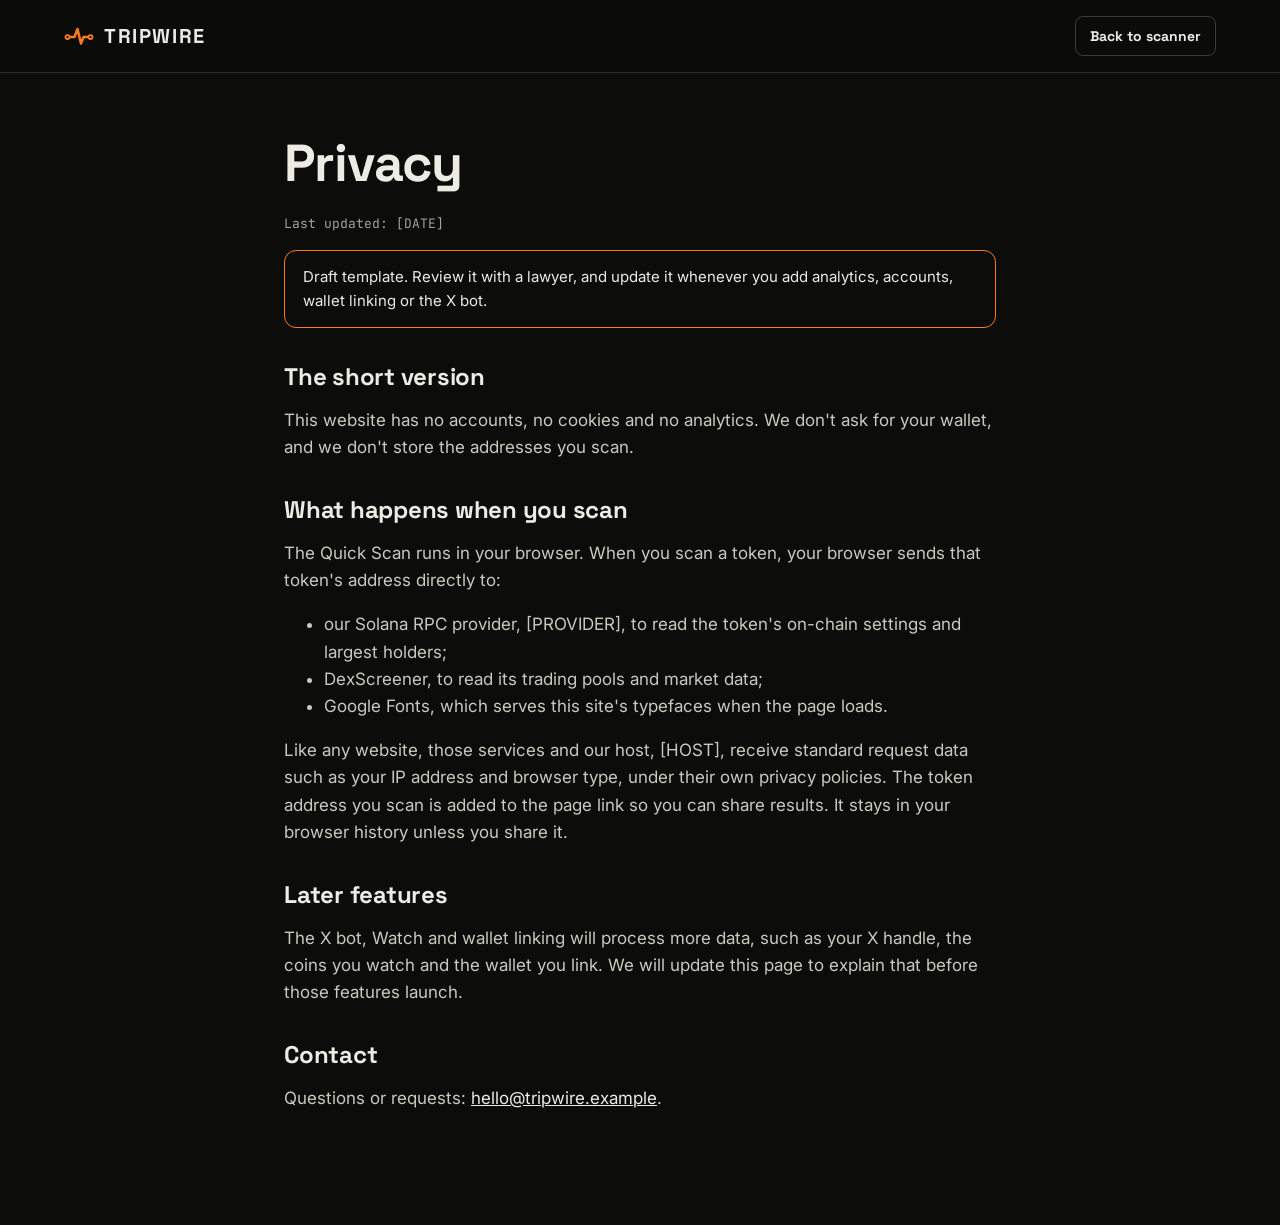
==== privacy.html @ 56e02b9a "Initial commit: tripwire-site Co-Authored-By: Claude Opus 5.5 <noreply@anthropic.com> Claude-Session" ====
<!doctype html>
<html lang="en">
<head>
<meta charset="utf-8">
<meta name="viewport" content="width=device-width, initial-scale=1">
<title>Privacy — Tripwire</title>
<meta name="robots" content="noindex">
<link rel="icon" href="/favicon.svg" type="image/svg+xml">
<link rel="stylesheet" href="https://fonts.googleapis.com/css2?family=Inter:wght@400;500;600&family=JetBrains+Mono:wght@400;600&family=Space+Grotesk:wght@500;700&display=swap">
<link rel="stylesheet" href="/styles.css">
</head>
<body>
<header class="site-header"><div class="wrap nav"><a class="brand" href="/"><svg width="30" height="30" viewBox="0 0 120 120" fill="none" aria-hidden="true"><path d="M16 64 H42 L54 32 L68 90 L78 64 H104" stroke="#FF7A1A" stroke-width="10" stroke-linecap="round" stroke-linejoin="round"/><circle cx="14" cy="64" r="8" fill="#0C0D0A" stroke="#FF7A1A" stroke-width="7"/><circle cx="106" cy="64" r="8" fill="#0C0D0A" stroke="#FF7A1A" stroke-width="7"/></svg><span>TRIPWIRE</span></a><a class="btn btn-ghost btn-sm" href="/">Back to scanner</a></div></header>
<main class="legal">
<h1>Privacy</h1>
<p class="updated">Last updated: [DATE]</p>
<p class="draft">Draft template. Review it with a lawyer, and update it whenever you add analytics, accounts, wallet linking or the X bot.</p>

<h2>The short version</h2>
<p>This website has no accounts, no cookies and no analytics. We don't ask for your wallet, and we don't store the addresses you scan.</p>

<h2>What happens when you scan</h2>
<p>The Quick Scan runs in your browser. When you scan a token, your browser sends that token's address directly to:</p>
<ul>
<li>our Solana RPC provider, [PROVIDER], to read the token's on-chain settings and largest holders;</li>
<li>DexScreener, to read its trading pools and market data;</li>
<li>Google Fonts, which serves this site's typefaces when the page loads.</li>
</ul>
<p>Like any website, those services and our host, [HOST], receive standard request data such as your IP address and browser type, under their own privacy policies. The token address you scan is added to the page link so you can share results. It stays in your browser history unless you share it.</p>

<h2>Later features</h2>
<p>The X bot, Watch and wallet linking will process more data, such as your X handle, the coins you watch and the wallet you link. We will update this page to explain that before those features launch.</p>

<h2>Contact</h2>
<p>Questions or requests: <a data-contact href="mailto:hello@tripwire.example">hello@tripwire.example</a>.</p>
</main>
<script src="/config.js"></script>
<script src="/legal.js"></script>
</body>
</html>
---- styles.css ----
:root{
  --bg:#0C0D0A; --bg2:#111209; --panel:#15170F; --line:#2A2D22; --line2:#3A3E2F;
  --text:#ECEBE4; --muted:#B4B4A8; --dim:#A3A396; --accent:#FF7A1A; --ok:#9FD6A0; --link:#7FB7FF;
  --display:'Space Grotesk',system-ui,sans-serif; --body:Inter,system-ui,sans-serif; --mono:'JetBrains Mono',ui-monospace,SFMono-Regular,Menlo,monospace;
  --wrap:1200px;
}
*{box-sizing:border-box}
html{scroll-behavior:smooth;-webkit-text-size-adjust:100%}
body{margin:0;background:var(--bg);color:var(--text);font-family:var(--body);font-size:17px;line-height:1.6;overflow-x:hidden}
a{color:var(--text)}a:hover{color:var(--accent)}
img{max-width:100%}
:focus-visible{outline:2px solid var(--accent);outline-offset:3px;border-radius:4px}
.wrap{max-width:var(--wrap);margin:0 auto;padding:0 24px}
.skip{position:absolute;left:-9999px;top:8px;background:var(--accent);color:var(--bg);padding:8px 14px;border-radius:8px;z-index:10}
.skip:focus{left:16px}

/* header */
.site-header{border-bottom:1px solid var(--line);position:sticky;top:0;background:rgba(12,13,10,.92);backdrop-filter:blur(8px);z-index:5}
.nav{display:flex;align-items:center;justify-content:space-between;gap:16px;min-height:72px}
.brand{display:flex;align-items:center;gap:10px;text-decoration:none;color:var(--text)}
.brand span{font-family:var(--display);font-weight:700;font-size:20px;letter-spacing:.08em}
.nav-links{display:flex;align-items:center;gap:24px;font-size:15px}
.nav-links a{text-decoration:none}
.menu-btn{display:none;background:none;border:1px solid var(--line2);color:var(--text);border-radius:8px;width:44px;height:44px;cursor:pointer;align-items:center;justify-content:center}
@media (max-width:860px){
  .menu-btn{display:inline-flex}
  .nav-links{display:none;position:absolute;left:0;right:0;top:72px;background:var(--bg);border-bottom:1px solid var(--line);flex-direction:column;align-items:stretch;gap:0;padding:8px 24px 20px}
  .nav-links.open{display:flex}
  .nav-links a{padding:12px 0;border-bottom:1px solid var(--line)}
  .nav-links a.btn{margin-top:12px;border-bottom:0;justify-content:center}
}

/* buttons */
.btn{display:inline-flex;align-items:center;justify-content:center;gap:8px;min-height:48px;padding:0 22px;border-radius:10px;font-family:var(--display);font-weight:700;font-size:16px;text-decoration:none;border:0;cursor:pointer}
.btn-primary{background:var(--accent);color:var(--bg)}
.btn-primary:hover{background:#FF8F3D;color:var(--bg)}
.btn-ghost{background:transparent;color:var(--text);border:1px solid var(--line2)}
.btn-ghost:hover{border-color:var(--accent);color:var(--text)}
.btn-sm{min-height:40px;padding:0 14px;font-size:14px;border-radius:8px}
.btn[disabled]{opacity:.6;cursor:wait}

/* type */
.eyebrow{margin:0 0 14px;font-family:var(--mono);font-size:14px;color:var(--accent);letter-spacing:.06em;text-transform:uppercase}
h1,h2,h3,h4{font-family:var(--display);margin:0}
h1{font-size:clamp(44px,7vw,84px);line-height:1.02;letter-spacing:-.02em;margin-bottom:24px}
h2{font-size:clamp(32px,4.5vw,52px);line-height:1.08;letter-spacing:-.01em;margin-bottom:16px}
h3{font-size:22px;margin-bottom:8px}
.lede{color:var(--muted);font-size:18px;max-width:680px;margin:0 0 48px}
.muted{color:var(--muted)}.dim{color:var(--dim)}
.mono{font-family:var(--mono)}

section{border-top:1px solid var(--line)}
section.alt{background:var(--bg2)}
.pad{padding:88px 0}
@media (max-width:640px){.pad{padding:64px 0}}

/* pills */
.pill{display:inline-flex;align-items:center;gap:6px;font-family:var(--mono);font-size:12px;font-weight:600;letter-spacing:.04em;padding:4px 10px;border-radius:999px;border:1px solid var(--line2);color:var(--dim);white-space:nowrap}
.pill.live{border-color:var(--ok);color:var(--ok)}
.pill.soon{border-color:var(--line2);color:var(--dim)}
.pill.trip{border-color:var(--accent);color:var(--accent)}
.pill .dot{width:7px;height:7px;border-radius:50%;background:currentColor}

/* hero */
.hero{border-top:0;padding:80px 0 72px}
.hero-grid{display:flex;flex-wrap:wrap;gap:48px;align-items:flex-start}
.hero-copy{flex:1 1 440px;min-width:0}
.hero-copy p.sub{margin:0 0 28px;font-size:20px;color:var(--muted);max-width:540px}
.scan-form{display:flex;flex-wrap:wrap;gap:12px;max-width:580px}
.scan-form label{width:100%;font-family:var(--mono);font-size:13px;color:var(--dim)}
.scan-form input{flex:1 1 280px;min-width:0;min-height:52px;background:var(--panel);border:1px solid var(--line2);border-radius:10px;color:var(--text);font-family:var(--mono);font-size:15px;padding:0 16px}
.scan-form input:focus{border-color:var(--accent);outline:none}
.scan-form .btn{min-height:52px;font-size:17px;padding:0 26px}
@media (max-width:520px){.scan-form .btn{flex:1 1 100%}}
.form-note{margin:12px 0 0;font-size:14px;color:var(--dim);max-width:560px}
.form-error{margin:10px 0 0;font-size:15px;color:#FF9A9A;min-height:1px}

/* result panel */
.result{flex:1 1 420px;min-width:0;background:var(--panel);border:1px solid var(--line);border-radius:16px;overflow:hidden}
.r-head{padding:18px 20px;border-bottom:1px solid var(--line);display:flex;gap:14px;align-items:center;flex-wrap:wrap}
.r-token{display:flex;gap:12px;align-items:center;min-width:0;flex:1 1 220px}
.r-token img{width:44px;height:44px;border-radius:50%;background:var(--line);flex:none;object-fit:cover}
.r-token .ph{width:44px;height:44px;border-radius:50%;background:var(--line2);flex:none}
.r-name{font-weight:600;font-size:17px;overflow-wrap:anywhere}
.r-ca{font-family:var(--mono);font-size:13px;color:var(--dim);display:flex;gap:8px;align-items:center;flex-wrap:wrap}
.copy{background:none;border:1px solid var(--line2);color:var(--dim);border-radius:6px;font-family:var(--mono);font-size:12px;padding:2px 8px;cursor:pointer;min-height:28px}
.copy:hover{color:var(--text);border-color:var(--text)}
.r-body{padding:6px 20px 4px}
.check{padding:14px 0;border-top:1px solid var(--line)}
.check:first-child{border-top:0}
.check-top{display:flex;justify-content:space-between;gap:12px;align-items:center}
.check-name{font-weight:600}
.status{font-family:var(--mono);font-size:13px;font-weight:600}
.status.trip{color:var(--accent)}.status.clear{color:var(--ok)}.status.na{color:var(--dim)}
.check ul{margin:6px 0 0;padding-left:18px;color:var(--muted);font-size:15px}
.check li{margin:2px 0}
.r-market{display:grid;grid-template-columns:repeat(3,minmax(0,1fr));gap:1px;background:var(--line);border-top:1px solid var(--line);margin:0}
@media (max-width:520px){.r-market{grid-template-columns:repeat(2,minmax(0,1fr))}}
.r-market div{background:var(--panel);padding:12px 20px}
.r-market dt{font-family:var(--mono);font-size:11px;color:var(--dim);letter-spacing:.06em;text-transform:uppercase}
.r-market dd{margin:2px 0 0;font-weight:600;font-size:15px}
.r-market dl{margin:0}
.r-foot{padding:16px 20px;border-top:1px solid var(--line);display:flex;flex-direction:column;gap:12px}
.r-foot p{margin:0;font-size:14px;color:var(--dim)}
.r-actions{display:flex;flex-wrap:wrap;gap:10px}
details.holders{border-top:1px solid var(--line);padding:12px 20px}
details.holders summary{cursor:pointer;font-weight:600;font-size:15px;min-height:28px}
.holder-row{display:flex;justify-content:space-between;gap:12px;font-family:var(--mono);font-size:13px;padding:6px 0;border-top:1px solid var(--line)}
.holder-row:first-of-type{border-top:0}
.placeholder{padding:28px 20px;color:var(--muted)}
.placeholder ol{margin:12px 0 0;padding-left:20px}
.placeholder li{margin:6px 0}
.loading{padding:40px 20px;display:flex;gap:14px;align-items:center;color:var(--muted)}
.spinner{width:22px;height:22px;border:3px solid var(--line2);border-top-color:var(--accent);border-radius:50%;animation:spin .8s linear infinite;flex:none}
@keyframes spin{to{transform:rotate(360deg)}}
@media (prefers-reduced-motion:reduce){.spinner{animation:none}html{scroll-behavior:auto}}

/* grids & cards */
.split{display:flex;flex-wrap:wrap;gap:56px}
.split>.side{flex:1 1 340px;min-width:0}
.split>.main{flex:2 1 480px;min-width:0}
.grid{display:grid;gap:20px;grid-template-columns:repeat(auto-fit,minmax(280px,1fr))}
.grid.sm{grid-template-columns:repeat(auto-fit,minmax(230px,1fr))}
.card{background:var(--panel);border:1px solid var(--line);border-radius:14px;padding:26px}
.card p{margin:0;color:var(--muted);font-size:16px}
.card .card-top{display:flex;justify-content:space-between;align-items:flex-start;gap:12px;margin-bottom:14px}
.card.hl{border-color:var(--accent)}
.rule{border-top:2px solid var(--accent);padding-top:16px}
.rule h3,.rule h4{font-size:19px;margin-bottom:6px}
.rule p{margin:0;color:var(--muted);font-size:16px}
.cmd{margin:0 0 12px;font-family:var(--mono);font-size:14px;background:var(--bg);border:1px solid var(--line);border-radius:8px;padding:10px 12px;overflow-wrap:anywhere}
.step-n{margin:0 0 6px;font-family:var(--mono);font-size:14px;color:var(--accent)}
.prose p{margin:0 0 20px;color:#C9C9BE;font-size:18px}
.prose p.strong{color:var(--text);font-weight:500}
.checklist{display:grid;gap:16px;grid-template-columns:repeat(auto-fit,minmax(240px,1fr));font-family:var(--mono);font-size:15px}
.checklist div{border:1px solid var(--line);border-radius:12px;padding:18px 20px;display:flex;gap:12px;align-items:flex-start}
.checklist svg{flex:none;margin-top:3px}
.not{margin-top:28px}
.not ul{margin:0;padding-left:20px;color:var(--muted);font-size:16px}
.tiers .card p.price{font-family:var(--mono);font-size:14px;color:var(--accent);margin:0 0 12px}
.tiers .card h3{margin-bottom:4px}
.section-head{display:flex;justify-content:space-between;align-items:flex-start;flex-wrap:wrap;gap:16px}
.mt{margin-top:56px}
.note{color:var(--dim);font-size:15px;margin:20px 0 0}

/* footer */
footer{border-top:1px solid var(--line)}
.foot{padding:56px 0;display:flex;flex-direction:column;gap:22px}
.foot-top{display:flex;flex-wrap:wrap;justify-content:space-between;align-items:center;gap:20px}
.foot-links{display:flex;flex-wrap:wrap;gap:22px;font-size:15px}
.foot-ca{font-family:var(--mono);font-size:14px;color:var(--dim);overflow-wrap:anywhere;margin:0}
.foot-legal{font-size:14px;color:var(--dim);max-width:860px;margin:0}

/* legal pages */
.legal{max-width:760px;padding:64px 24px 96px;margin:0 auto}
.legal h1{font-size:clamp(36px,5vw,52px)}
.legal h2{font-size:24px;margin:36px 0 10px}
.legal p,.legal li{color:#C9C9BE}
.legal .updated{font-family:var(--mono);font-size:13px;color:var(--dim)}
.legal .draft{border:1px solid var(--accent);border-radius:12px;padding:14px 18px;color:var(--text);font-size:15px}
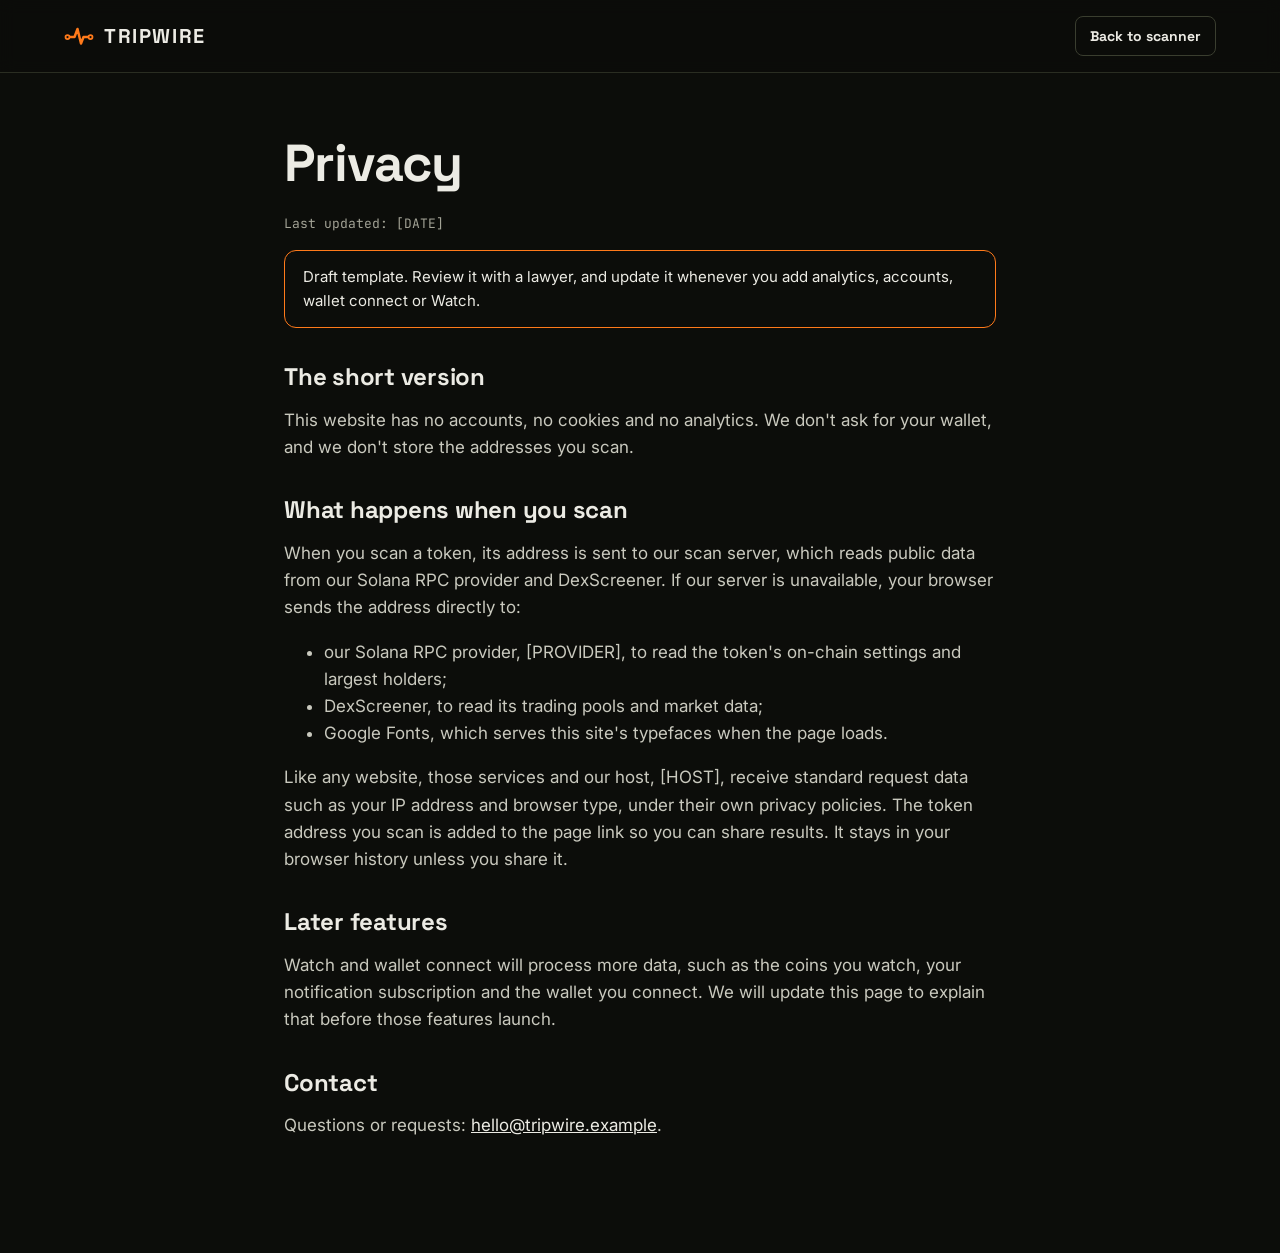
==== commit d56495a2: "Remove the X bot; Watch alerts become push notifications Co-Authored-By: Claude Opus 5.5 <noreply@an" ====
--- a/privacy.html
+++ b/privacy.html
@@ -14,13 +14,13 @@
 <main class="legal">
 <h1>Privacy</h1>
 <p class="updated">Last updated: [DATE]</p>
-<p class="draft">Draft template. Review it with a lawyer, and update it whenever you add analytics, accounts, wallet linking or the X bot.</p>
+<p class="draft">Draft template. Review it with a lawyer, and update it whenever you add analytics, accounts, wallet connect or Watch.</p>
 
 <h2>The short version</h2>
 <p>This website has no accounts, no cookies and no analytics. We don't ask for your wallet, and we don't store the addresses you scan.</p>
 
 <h2>What happens when you scan</h2>
-<p>The Quick Scan runs in your browser. When you scan a token, your browser sends that token's address directly to:</p>
+<p>When you scan a token, its address is sent to our scan server, which reads public data from our Solana RPC provider and DexScreener. If our server is unavailable, your browser sends the address directly to:</p>
 <ul>
 <li>our Solana RPC provider, [PROVIDER], to read the token's on-chain settings and largest holders;</li>
 <li>DexScreener, to read its trading pools and market data;</li>
@@ -29,7 +29,7 @@
 <p>Like any website, those services and our host, [HOST], receive standard request data such as your IP address and browser type, under their own privacy policies. The token address you scan is added to the page link so you can share results. It stays in your browser history unless you share it.</p>
 
 <h2>Later features</h2>
-<p>The X bot, Watch and wallet linking will process more data, such as your X handle, the coins you watch and the wallet you link. We will update this page to explain that before those features launch.</p>
+<p>Watch and wallet connect will process more data, such as the coins you watch, your notification subscription and the wallet you connect. We will update this page to explain that before those features launch.</p>
 
 <h2>Contact</h2>
 <p>Questions or requests: <a data-contact href="mailto:hello@tripwire.example">hello@tripwire.example</a>.</p>
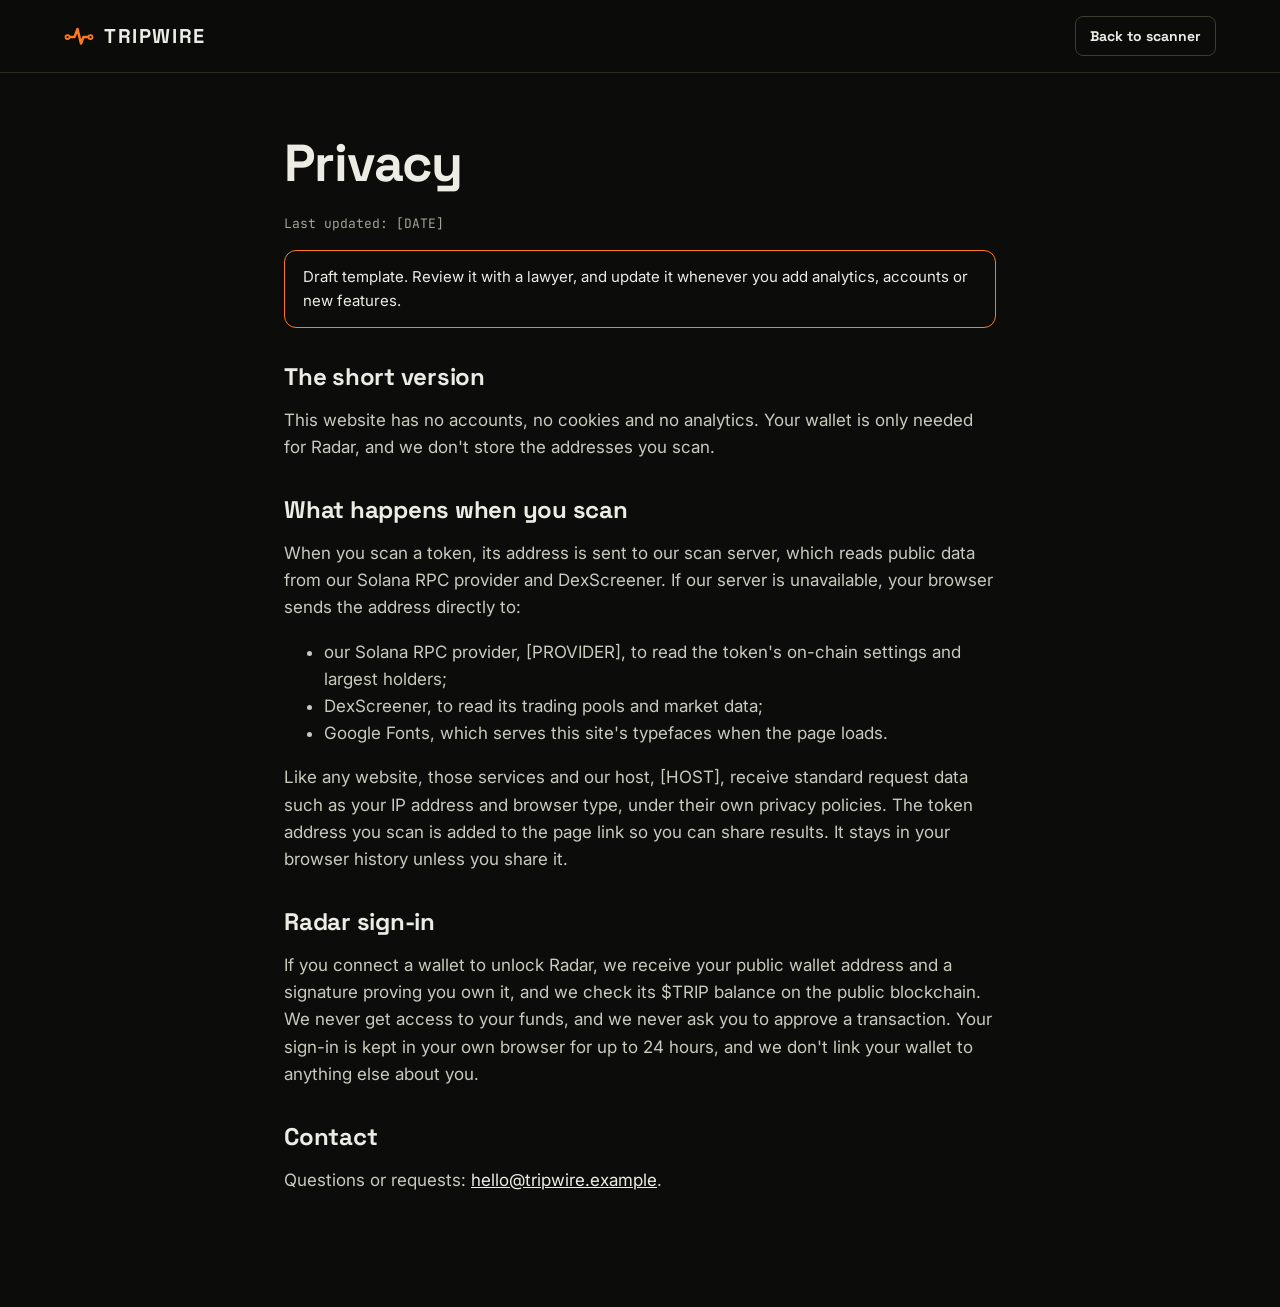
==== commit 1b9ae30c: "Add Tripwire Radar for 100k $TRIP holders; remove Watch Co-Authored-By: Claude Opus 5.5 <noreply@ant" ====
--- a/privacy.html
+++ b/privacy.html
@@ -14,10 +14,10 @@
 <main class="legal">
 <h1>Privacy</h1>
 <p class="updated">Last updated: [DATE]</p>
-<p class="draft">Draft template. Review it with a lawyer, and update it whenever you add analytics, accounts, wallet connect or Watch.</p>
+<p class="draft">Draft template. Review it with a lawyer, and update it whenever you add analytics, accounts or new features.</p>
 
 <h2>The short version</h2>
-<p>This website has no accounts, no cookies and no analytics. We don't ask for your wallet, and we don't store the addresses you scan.</p>
+<p>This website has no accounts, no cookies and no analytics. Your wallet is only needed for Radar, and we don't store the addresses you scan.</p>
 
 <h2>What happens when you scan</h2>
 <p>When you scan a token, its address is sent to our scan server, which reads public data from our Solana RPC provider and DexScreener. If our server is unavailable, your browser sends the address directly to:</p>
@@ -28,8 +28,8 @@
 </ul>
 <p>Like any website, those services and our host, [HOST], receive standard request data such as your IP address and browser type, under their own privacy policies. The token address you scan is added to the page link so you can share results. It stays in your browser history unless you share it.</p>
 
-<h2>Later features</h2>
-<p>Watch and wallet connect will process more data, such as the coins you watch, your notification subscription and the wallet you connect. We will update this page to explain that before those features launch.</p>
+<h2>Radar sign-in</h2>
+<p>If you connect a wallet to unlock Radar, we receive your public wallet address and a signature proving you own it, and we check its $TRIP balance on the public blockchain. We never get access to your funds, and we never ask you to approve a transaction. Your sign-in is kept in your own browser for up to 24 hours, and we don't link your wallet to anything else about you.</p>
 
 <h2>Contact</h2>
 <p>Questions or requests: <a data-contact href="mailto:hello@tripwire.example">hello@tripwire.example</a>.</p>
--- a/styles.css
+++ b/styles.css
@@ -158,3 +158,32 @@
 .legal p,.legal li{color:#C9C9BE}
 .legal .updated{font-family:var(--mono);font-size:13px;color:var(--dim)}
 .legal .draft{border:1px solid var(--accent);border-radius:12px;padding:14px 18px;color:var(--text);font-size:15px}
+
+/* Radar */
+.radar-gate{display:flex;flex-wrap:wrap;gap:16px;align-items:center;justify-content:space-between;margin-bottom:20px}
+.radar-gate.live{border-color:var(--ok)}
+.radar-gate-text{min-width:0;flex:1 1 280px}
+.radar-gate-title{margin:0;font-weight:600;font-size:17px;color:var(--text)}
+.radar-gate-sub{margin:4px 0 0;color:var(--muted);font-size:15px}
+.radar-gate-actions{display:flex;flex-wrap:wrap;gap:10px}
+.radar-bar{display:flex;justify-content:space-between;align-items:center;gap:12px;flex-wrap:wrap;margin-bottom:12px;font-size:14px}
+.radar-toggle{display:inline-flex;align-items:center;gap:8px;min-height:44px;cursor:pointer;color:var(--muted)}
+.radar-toggle input{width:18px;height:18px;accent-color:var(--accent)}
+.radar-toggle.disabled{opacity:.5;cursor:not-allowed}
+.radar-feed{display:flex;flex-direction:column;gap:12px}
+.radar-empty{margin:0;padding:24px;border:1px dashed var(--line2);border-radius:14px;color:var(--muted);text-align:center}
+.radar-item{background:var(--panel);border:1px solid var(--line);border-radius:14px;padding:16px 18px;display:flex;flex-direction:column;gap:12px}
+.radar-top{display:flex;gap:12px;align-items:center;flex-wrap:wrap}
+.radar-top img,.radar-top .ph{width:40px;height:40px;border-radius:50%;background:var(--line2);flex:none;object-fit:cover}
+.radar-name{flex:1 1 180px;min-width:0}
+.radar-name b{display:block;overflow-wrap:anywhere}
+.radar-name span{font-family:var(--mono);font-size:12px;color:var(--dim)}
+.radar-wires{display:flex;flex-wrap:wrap;gap:6px}
+.wire-chip{font-family:var(--mono);font-size:12px;padding:3px 8px;border-radius:6px;border:1px solid var(--line2);color:var(--dim)}
+.wire-chip.trip{border-color:var(--accent);color:var(--accent)}
+.wire-chip.clear{border-color:#3d5a3e;color:var(--ok)}
+.radar-meta{display:flex;flex-wrap:wrap;gap:16px;font-size:14px;color:var(--muted)}
+.radar-meta strong{color:var(--text);font-weight:600}
+.radar-actions{display:flex;flex-wrap:wrap;gap:8px;margin-left:auto}
+.radar-lock{padding:18px;border:1px dashed var(--accent);border-radius:14px;color:var(--text);display:flex;flex-wrap:wrap;gap:12px;align-items:center;justify-content:space-between}
+.radar-lock p{margin:0}
